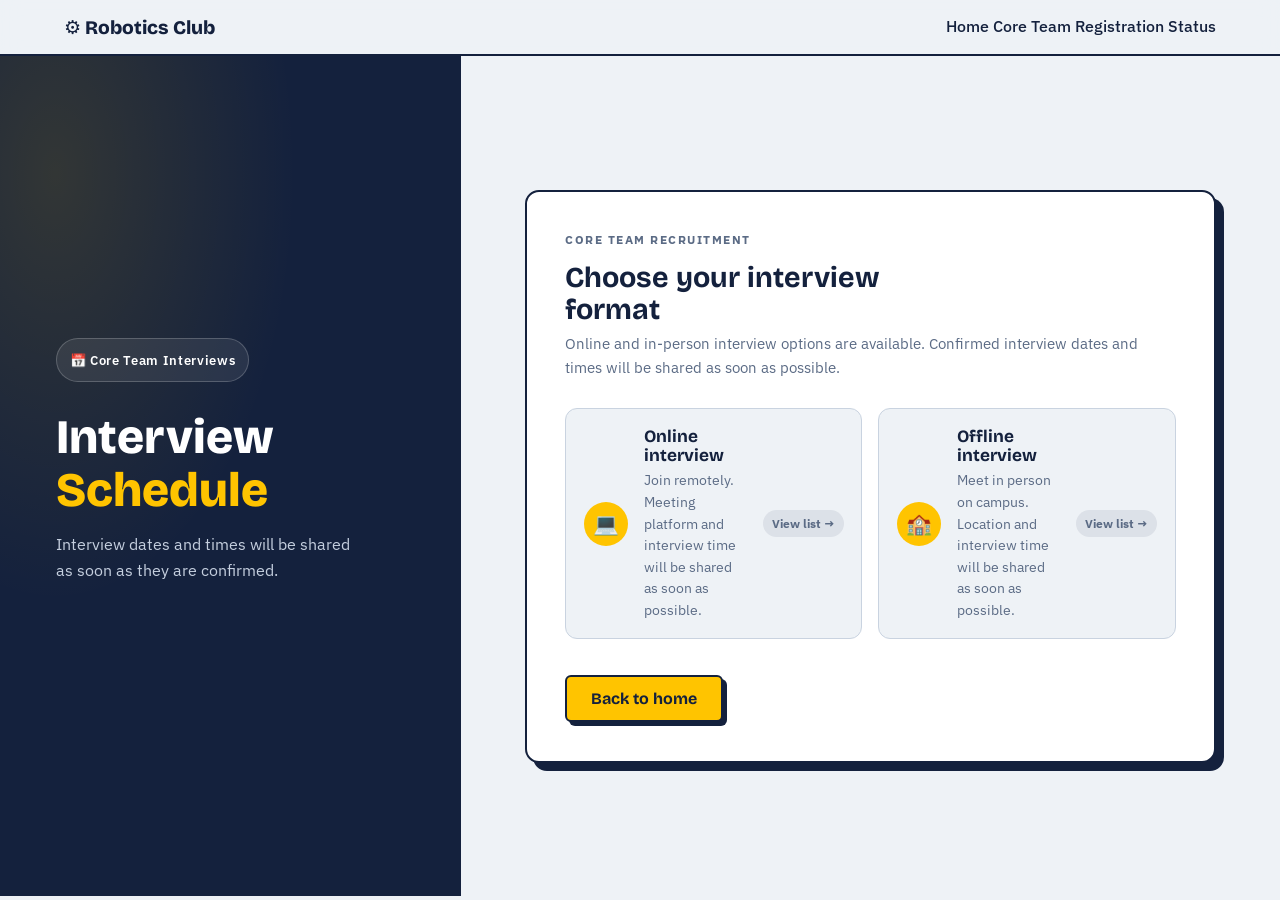
==== interview.html @ b3a21572 "Add core team interview schedules Co-authored-by: Copilot <223556219+Copilot@users.noreply.github.co" ====
<!DOCTYPE html>
<html lang="en">
<head>
<meta charset="UTF-8">
<meta name="viewport" content="width=device-width, initial-scale=1">
<title>Core Team Interview Slots — Robotics Club</title>
<link rel="preconnect" href="https://fonts.googleapis.com">
<link href="https://fonts.googleapis.com/css2?family=Bricolage+Grotesque:wght@500;700;800&family=IBM+Plex+Sans:wght@400;500&display=swap" rel="stylesheet">
<link rel="stylesheet" href="register.css">
<link rel="stylesheet" href="navigation.css">
<link rel="stylesheet" href="interview.css">
</head>
<body>

<header class="top">
  <a class="brand" href="index.html">⚙ Robotics Club</a>
  <button class="menu-toggle" type="button" aria-label="Open navigation menu" aria-expanded="false" aria-controls="site-nav">
    <span></span>
    <span></span>
  </button>
  <nav id="site-nav" aria-label="Main navigation">
    <a href="index.html">Home</a>
    <a href="index.html#team">Core Team</a>
    <a href="register.html">Registration Status</a>
  </nav>
</header>

<main class="page-wrap interview-page">
  <aside class="reg-aside">
    <div class="aside-inner">
      <span class="aside-badge">📅 Core Team Interviews</span>
      <h1>Interview<br><span class="yellow">Schedule</span></h1>
      <p>Interview dates and times will be shared as soon as they are confirmed.</p>
    </div>
  </aside>

  <section class="reg-form-wrap" aria-labelledby="schedule-title">
    <div class="form-card schedule-card">
      <p class="schedule-label">CORE TEAM RECRUITMENT</p>
      <h2 id="schedule-title">Choose your interview format</h2>
      <p class="form-sub">Online and in-person interview options are available. Confirmed interview dates and times will be shared as soon as possible.</p>

      <div class="interview-options">
        <a class="interview-option online-option" href="online-interviews.html" aria-label="View online interview candidate list">
          <span class="schedule-icon" aria-hidden="true">💻</span>
          <div>
            <h3>Online interview</h3>
            <p>Join remotely. Meeting platform and interview time will be shared as soon as possible.</p>
          </div>
          <span class="option-status">View list →</span>
        </a>
        <a class="interview-option online-option" href="offline-interviews.html" aria-label="View offline interview candidate list">
          <span class="schedule-icon" aria-hidden="true">🏫</span>
          <div>
            <h3>Offline interview</h3>
            <p>Meet in person on campus. Location and interview time will be shared as soon as possible.</p>
          </div>
          <span class="option-status">View list →</span>
        </a>
      </div>

      <a href="index.html" class="btn">Back to home</a>
    </div>
  </section>
</main>

<script src="navigation.js"></script>
</body>
</html>
---- register.css ----
/* ════════════════════════════════════════
   ROOT & RESET
════════════════════════════════════════ */
:root {
  --paper:  #eef2f6;
  --ink:    #14213d;
  --steel:  #5b6b85;
  --line:   #c9d3e0;
  --signal: #ffc400;
  --white:  #fff;
  --err:    #b3261e;
  --green:  #2ecc71;
}
*, *::before, *::after { box-sizing: border-box; margin: 0; }
html { scroll-behavior: smooth; }
body {
  font-family: "IBM Plex Sans", system-ui, sans-serif;
  background: var(--paper);
  color: var(--ink);
  line-height: 1.6;
  min-height: 100vh;
}
h1,h2,h3,h4,.brand {
  font-family: "Bricolage Grotesque", system-ui, sans-serif;
  line-height: 1.1;
}
a { color: inherit; text-decoration: none; }
:focus-visible { outline: 3px solid var(--ink); outline-offset: 3px; }

/* ════════════════════════════════════════
   BUTTONS
════════════════════════════════════════ */
.btn {
  display: inline-block;
  background: var(--signal);
  color: var(--ink);
  font: 700 1rem "Bricolage Grotesque", sans-serif;
  border: 2.5px solid var(--ink);
  padding: .75rem 1.5rem;
  border-radius: 6px;
  cursor: pointer;
  box-shadow: 4px 4px 0 var(--ink);
  transition: transform .12s, box-shadow .12s;
}
.btn:hover { transform: translate(2px,2px); box-shadow: 2px 2px 0 var(--ink); }

/* ════════════════════════════════════════
   NAV
════════════════════════════════════════ */
.top {
  position: sticky; top: 0;
  z-index: 50;
  display: flex;
  justify-content: space-between;
  align-items: center;
  padding: .9rem clamp(1rem,5vw,4rem);
  background: rgba(238,242,246,.95);
  backdrop-filter: blur(10px);
  border-bottom: 2px solid var(--ink);
}
.brand { font-weight: 800; font-size: 1.2rem; }
.top nav a { font-weight: 500; transition: opacity .15s; }
.top nav a:hover { opacity: .6; }

/* ════════════════════════════════════════
   LAYOUT — side-by-side
════════════════════════════════════════ */
.page-wrap {
  display: grid;
  grid-template-columns: minmax(280px,.75fr) minmax(0,1.25fr);
  min-height: calc(100vh - 60px);
  max-width: 1440px;
  margin: 0 auto;
}

/* ════════════════════════════════════════
   ASIDE (left panel)
════════════════════════════════════════ */
.reg-aside {
  background: var(--ink);
  color: var(--white);
  padding: clamp(2rem,5vw,3.5rem);
  position: sticky;
  top: 60px;
  height: calc(100vh - 60px);
  overflow-y: auto;
  display: flex;
  align-items: flex-start;
  min-width: 0;
}
.aside-inner { width: 100%; max-width: 360px; }

.aside-badge {
  display: inline-flex;
  align-items: center;
  min-height: 44px;
  align-items: center;
  gap: .5rem;
  background: rgba(255,255,255,.08);
  border: 1px solid rgba(255,255,255,.2);
  padding: .3rem .8rem;
  border-radius: 999px;
  font-size: .82rem;
  font-weight: 600;
  margin-bottom: 1.8rem;
  letter-spacing: .05em;
}

.pulse-dot {
  display: inline-block;
  width: 8px; height: 8px;
  background: var(--green);
  border-radius: 50%;
  flex-shrink: 0;
  animation: dotPulse 1.6s ease-in-out infinite;
}
@keyframes dotPulse {
  0%,100% { box-shadow: 0 0 0 0 rgba(46,204,113,.7); }
  50%      { box-shadow: 0 0 0 5px rgba(46,204,113,0); }
}

.reg-aside h1 {
  font-size: clamp(2.2rem,4vw,3rem);
  font-weight: 800;
  margin-bottom: 1rem;
}
.yellow { color: var(--signal); }
.reg-aside > .aside-inner > p {
  color: #c5cfdf;
  margin-bottom: 2rem;
  font-size: .98rem;
  max-width: 30ch;
}

.perk-list {
  list-style: none;
  display: flex;
  flex-direction: column;
  gap: .75rem;
  margin-bottom: 2.5rem;
}
.perk-list li {
  display: flex;
  align-items: center;
  gap: .7rem;
  font-size: .95rem;
  color: #dde3ed;
}
.perk-list li span { font-size: 1.25rem; flex-shrink: 0; }

.member-count-box {
  background: rgba(255,255,255,.07);
  border: 1px solid rgba(255,255,255,.15);
  border-radius: 10px;
  padding: 1rem 1.2rem;
  display: flex;
  flex-direction: column;
  gap: .2rem;
}
.member-count-box strong {
  font-family: "Bricolage Grotesque", sans-serif;
  font-size: 2rem;
  font-weight: 800;
  color: var(--signal);
}
.member-count-box span { font-size: .82rem; color: #c5cfdf; }

/* ════════════════════════════════════════
   FORM PANEL (right)
════════════════════════════════════════ */
.reg-form-wrap {
  padding: clamp(2rem,5vw,4rem);
  display: flex;
  flex-direction: column;
  justify-content: flex-start;
  align-items: center;
  min-width: 0;
}
.form-card {
  background: var(--white);
  border: 2px solid var(--ink);
  border-radius: 14px;
  box-shadow: 8px 8px 0 var(--ink);
  padding: clamp(1.5rem,4vw,2.5rem);
  max-width: 680px;
  width: 100%;
  animation: cardSlide .55s cubic-bezier(.34,1.56,.64,1) both .1s;
}
@keyframes cardSlide {
  from { opacity:0; transform: translateY(24px); }
  to   { opacity:1; transform: translateY(0); }
}
.form-card h2 { font-size: 1.8rem; margin-bottom: .3rem; }
.form-sub { color: var(--steel); margin-bottom: 1.8rem; font-size: .95rem; }

/* Fields */
.field { margin-bottom: 1.1rem; border: 0; padding: 0; min-width: 0; }
.row   { display: grid; grid-template-columns: 1fr 1fr; gap: 1rem; }

label, legend {
  display: block;
  font-weight: 500;
  margin-bottom: .35rem;
  font-size: .92rem;
}
.opt { color: var(--steel); font-weight: 400; }
.req { color: var(--err); font-weight: 700; margin-left: 1px; }

input[type=text],
input[type=email],
input[type=tel],
select,
textarea {
  width: 100%;
  font: inherit;
  padding: .65rem .8rem;
  border: 2px solid var(--ink);
  border-radius: 6px;
  background: var(--paper);
  transition: border-color .15s, box-shadow .15s;
  font-size: .95rem;
  min-height: 48px;
}
textarea { min-height: 104px; resize: vertical; }
input:focus, select:focus, textarea:focus {
  outline: none;
  border-color: var(--signal);
  box-shadow: 0 0 0 3px rgba(255,196,0,.3);
}
input.invalid, select.invalid { border-color: var(--err); }

.err {
  display: block;
  color: var(--err);
  min-height: 1.2em;
  font-size: .82rem;
  margin-top: .2rem;
}

/* Chips */
.chips { display: flex; flex-wrap: wrap; gap: .5rem; margin-top: .1rem; }
.chips label { margin: 0; cursor: pointer; }
.chips input { position: absolute; opacity: 0; }
.chips span {
  display: inline-block;
  padding: .38rem .9rem;
  border: 2px solid var(--ink);
  border-radius: 999px;
  background: var(--paper);
  transition: background .12s, transform .1s;
  font-size: .88rem;
}
.chips input:checked + span { background: var(--signal); font-weight: 600; }
.chips label:hover span { transform: translateY(-2px); }
.chips input:focus-visible + span { outline: 3px solid var(--ink); outline-offset: 2px; }

/* Submit button */
.submit-btn {
  width: 100%;
  padding: .9rem;
  font-size: 1.05rem;
  margin-top: .5rem;
  text-align: center;
}

/* ── Done banner (inline) ── */
.done {
  background: var(--paper);
  border: 2px solid var(--ink);
  border-radius: 10px;
  padding: 1.5rem;
  box-shadow: 6px 6px 0 var(--ink);
}
.done h3 { font-size: 1.6rem; margin-bottom: .5rem; }
.done p  { margin-bottom: 1rem; }

/* ════════════════════════════════════════
   SUCCESS POPUP
════════════════════════════════════════ */
.success-overlay {
  position: fixed; inset: 0; z-index: 100;
  display: flex; align-items: center; justify-content: center;
  background: rgba(20,33,61,.6);
  backdrop-filter: blur(5px);
  animation: fadeIn .3s ease both;
}
.success-overlay[hidden] { display: none; }
@keyframes fadeIn { from{opacity:0} to{opacity:1} }

.success-card {
  position: relative;
  background: var(--white);
  border: 3px solid var(--ink);
  border-radius: 18px;
  box-shadow: 12px 12px 0 var(--ink);
  padding: clamp(2rem,5vw,3rem) clamp(1.8rem,5vw,3.5rem);
  max-width: 460px; width: 92%;
  text-align: center;
  animation:
    cardPop   .45s cubic-bezier(.34,1.56,.64,1) both .1s,
    flashCard .5s  ease-out forwards 1.3s;
}
@keyframes cardPop {
  from { opacity:0; transform:scale(.7) translateY(30px); }
  to   { opacity:1; transform:scale(1)  translateY(0); }
}
@keyframes flashCard {
  0%   { background: var(--white); }
  50%  { background: #fff9d0; }
  100% { background: var(--white); }
}

/* SVG checkmark */
.success-icon { width:90px; height:90px; margin:0 auto 1.4rem; }
.success-icon svg { width:100%; height:100%; }

.circle-bg {
  stroke-dasharray: 188.5;
  stroke-dashoffset: 188.5;
  animation: drawCircle .65s ease-out forwards .3s;
}
@keyframes drawCircle { to { stroke-dashoffset:0 } }

.check-mark {
  stroke-dasharray: 45;
  stroke-dashoffset: 45;
  animation: drawCheck .4s ease-out forwards 1s;
}
@keyframes drawCheck { to { stroke-dashoffset:0 } }

/* Text stagger */
.success-title {
  font-family: "Bricolage Grotesque", sans-serif;
  font-size: clamp(1.6rem,4vw,2.1rem);
  font-weight: 800;
  margin-bottom: .5rem;
  animation: slideUp .4s ease both .6s;
}
.success-sub {
  color: var(--steel);
  font-size: .92rem;
  margin-bottom: .4rem;
  animation: slideUp .4s ease both .72s;
}
.success-msg {
  margin-bottom: 1.8rem;
  animation: slideUp .4s ease both .82s;
}
@keyframes slideUp {
  from { opacity:0; transform:translateY(14px); }
  to   { opacity:1; transform:translateY(0); }
}
.success-card .btn { animation: slideUp .4s ease both .92s; }

/* ── Confetti ── */
.confetti-wrap {
  position: fixed; inset: 0;
  pointer-events: none;
  overflow: hidden; z-index: 101;
}
.confetti-piece {
  position: absolute;
  top: -12px;
  width: 10px; height: 16px;
  border-radius: 3px;
  opacity: 0;
  animation: confettiFall var(--dur,1.4s) ease-in var(--delay,0s) forwards;
  transform-origin: center bottom;
}
@keyframes confettiFall {
  0%   { opacity:1; transform: translateY(0) rotate(0deg) scaleY(1); }
  65%  { opacity:1; }
  100% { opacity:0; transform: translateY(var(--dist,110vh)) rotate(var(--rot,540deg)) scaleY(.4); }
}

/* ── Interview Slot ── */
.interview-field { margin-top: .5rem; }
.required-star   { color: var(--err); font-weight: 700; }
.interview-hint  { color: var(--steel); font-size: .85rem; margin: .2rem 0 .9rem; }

.interview-options {
  display: grid;
  grid-template-columns: 1fr 1fr;
  gap: 1rem;
}
.interview-card { cursor: pointer; display: block; }
.interview-card input {
  position: absolute;
  opacity: 0;
  width: 0; height: 0;
}
.interview-card-inner {
  display: flex;
  flex-direction: column;
  align-items: center;
  gap: .4rem;
  padding: 1.2rem 1rem;
  min-height: 120px;
  border: 2.5px solid var(--ink);
  border-radius: 12px;
  background: var(--paper);
  text-align: center;
  transition: background .15s, transform .15s, box-shadow .15s;
  box-shadow: 4px 4px 0 var(--ink);
}
.interview-card:hover .interview-card-inner {
  transform: translate(-2px,-2px);
  box-shadow: 6px 6px 0 var(--ink);
}
.interview-card input:checked + .interview-card-inner {
  background: var(--signal);
  box-shadow: 4px 4px 0 var(--ink);
  transform: none;
}
.interview-card input:focus-visible + .interview-card-inner {
  outline: 3px solid var(--ink);
  outline-offset: 3px;
}
.interview-icon   { font-size: 2rem; line-height: 1; }
.interview-card strong { font-family: "Bricolage Grotesque", sans-serif; font-size: 1.05rem; }
.interview-desc   { font-size: .78rem; color: var(--steel); }
.interview-card input:checked + .interview-card-inner .interview-desc { color: var(--ink); }

/* ════════════════════════════════════════
   RESPONSIVE
════════════════════════════════════════ */
@media(max-width:820px) {
  .page-wrap { grid-template-columns: 1fr; }
  .reg-aside {
    position: static;
    height: auto;
    overflow: visible;
    padding: 1.75rem clamp(1rem,5vw,2rem);
  }
  .aside-inner { max-width: 680px; margin-inline: auto; }
  .reg-aside h1 { font-size: clamp(2rem,6vw,3rem); }
  .reg-aside > .aside-inner > p { margin-bottom: 1.25rem; }
  .perk-list { margin-bottom: 1.5rem; }
  .reg-form-wrap { padding: clamp(1rem,4vw,2.5rem); }
  .form-card { margin: 0 auto; }
}
@media(max-width:600px) {
  .reg-aside { padding-block: 1.4rem; }
  .aside-badge { margin-bottom: 1rem; }
  .perk-list { gap: .55rem; }
  .row { grid-template-columns: minmax(0,1fr); gap: 0; }
  .reg-form-wrap { padding: 1rem .8rem 2rem; }
  .form-card {
    padding: 1.15rem;
    border-radius: 12px;
    box-shadow: 5px 5px 0 var(--ink);
  }
  .form-card h2 { font-size: clamp(1.5rem,7vw,1.8rem); }
  .form-sub { margin-bottom: 1.25rem; }
  .field { margin-bottom: .85rem; }
  .chips { gap: .45rem; }
  .chips span { padding-inline: .75rem; }
  .interview-options { gap: .65rem; }
  .interview-card-inner { padding: .9rem .5rem; }
  .submit-btn { min-height: 50px; }
  .success-card {
    width: calc(100% - 2rem);
    padding: 1.5rem 1.1rem;
    box-shadow: 7px 7px 0 var(--ink);
  }
  .success-card .btn { max-width: 100%; }
}
@media(min-width:821px) and (max-width:1100px) {
  .page-wrap { grid-template-columns: minmax(280px,.8fr) minmax(0,1.2fr); }
  .reg-aside { padding: 2rem; }
  .reg-form-wrap { padding: 2rem; }
}
@media(prefers-reduced-motion:reduce) {
  *, *::before, *::after { animation: none !important; transition: none !important; }
}
---- navigation.css ----
.menu-toggle {
  display: none;
  width: 44px;
  height: 44px;
  padding: 0;
  border: 2px solid var(--ink);
  border-radius: 6px;
  background: var(--white);
  color: var(--ink);
  cursor: pointer;
}
.menu-toggle span {
  display: block;
  width: 20px;
  height: 2px;
  margin: 5px auto;
  background: currentColor;
  transition: transform .2s ease;
}
.menu-toggle:focus-visible {
  outline: 3px solid var(--ink);
  outline-offset: 3px;
}

@media(max-width:700px) {
  .top {
    padding: .6rem 1rem;
  }
  .brand {
    font-size: clamp(1.05rem,5vw,1.25rem);
  }
  .menu-toggle {
    display: block;
    flex: 0 0 44px;
  }
  .top nav {
    position: absolute;
    top: 100%;
    right: 0;
    left: 0;
    z-index: 1;
    display: flex;
    flex-direction: column;
    align-items: stretch;
    gap: 0;
    max-height: 0;
    overflow: hidden;
    padding: 0 1rem;
    background: rgba(238,242,246,.98);
    border-bottom: 2px solid var(--ink);
    opacity: 0;
    pointer-events: none;
    visibility: hidden;
    transition:
      max-height .25s ease,
      opacity .2s ease,
      padding .25s ease,
      visibility 0s linear .25s;
  }
  .top[data-menu-open="true"] nav {
    max-height: 18rem;
    padding: .4rem 1rem .8rem;
    opacity: 1;
    pointer-events: auto;
    visibility: visible;
    transition:
      max-height .25s ease,
      opacity .2s ease,
      padding .25s ease,
      visibility 0s;
  }
  .top nav a {
    display: flex;
    align-items: center;
    min-height: 48px;
    border-bottom: 1px solid rgba(20,33,61,.12);
  }
  .top nav a:last-child { border-bottom: 0; }
  .top nav .btn.small {
    justify-content: center;
    margin-top: .5rem;
  }
  .top[data-menu-open="true"] .menu-toggle span:first-child {
    transform: translateY(3.5px) rotate(45deg);
  }
  .top[data-menu-open="true"] .menu-toggle span:last-child {
    transform: translateY(-3.5px) rotate(-45deg);
  }
}

@media(prefers-reduced-motion:reduce) {
  .menu-toggle span,
  .top nav { transition: none; }
}
---- interview.css ----
.interview-page {
  min-height: calc(100vh - 60px);
  grid-template-columns: minmax(280px,.72fr) minmax(0,1.28fr);
}

.interview-page .reg-aside {
  align-items: center;
  background:
    radial-gradient(ellipse at 12% 14%, rgba(255,196,0,.13), transparent 42%),
    var(--ink);
}

.schedule-card {
  margin: auto 0;
  max-width: 760px;
}

.schedule-label {
  color: var(--steel);
  font-size: .78rem;
  font-weight: 700;
  letter-spacing: .12em;
  margin-bottom: .75rem;
}

.schedule-card h2 {
  max-width: 18ch;
}

.interview-options {
  display: grid;
  gap: 1rem;
  margin: 1.75rem 0 2.25rem;
}

.interview-option {
  display: flex;
  align-items: center;
  gap: 1rem;
  background: var(--paper);
  border: 1px solid var(--line);
  border-radius: 12px;
  padding: 1.1rem;
}

.online-option {
  color: inherit;
  text-decoration: none;
  transition: transform .15s, border-color .15s, box-shadow .15s;
}

.online-option:hover {
  transform: translateY(-2px);
  border-color: var(--ink);
  box-shadow: 3px 3px 0 var(--ink);
}

.online-option:focus-visible {
  outline: 3px solid var(--ink);
  outline-offset: 3px;
}

.schedule-icon {
  display: grid;
  place-items: center;
  width: 44px;
  height: 44px;
  flex: 0 0 44px;
  border-radius: 50%;
  background: var(--signal);
  font-size: 1.3rem;
}

.interview-option h3 {
  display: block;
  font-size: 1.08rem;
  margin-bottom: .3rem;
}

.interview-option p {
  color: var(--steel);
  font-size: .9rem;
  line-height: 1.5;
}

.option-status {
  flex: 0 0 auto;
  margin-left: auto;
  padding: .25rem .55rem;
  border-radius: 999px;
  background: rgba(20,33,61,.08);
  color: var(--steel);
  font-size: .75rem;
  font-weight: 700;
}

.online-candidate-list {
  list-style: none;
  padding: 0;
  margin: 1.5rem 0 2rem;
  display: grid;
  gap: .75rem;
}

.online-candidate-list li {
  display: grid;
  grid-template-columns: 44px minmax(0,1fr);
  align-items: center;
  gap: 1rem;
  padding: 1rem 1.1rem;
  background: linear-gradient(120deg, #f5f7fa, var(--paper));
  border: 1px solid var(--line);
  border-radius: 12px;
  min-width: 0;
  transition: border-color .15s, box-shadow .15s, transform .15s;
}

.online-candidate-list li:hover {
  border-color: rgba(20,33,61,.35);
  box-shadow: 0 4px 12px rgba(20,33,61,.08);
  transform: translateY(-1px);
}

.candidate-number {
  display: grid;
  place-items: center;
  width: 44px;
  height: 44px;
  flex: 0 0 44px;
  border-radius: 50%;
  background: var(--signal);
  font-weight: 800;
}

.candidate-info > strong,
.candidate-info > span {
  display: block;
}

.candidate-info {
  min-width: 0;
  overflow-wrap: anywhere;
}

.candidate-info > strong {
  font-size: 1rem;
  line-height: 1.35;
}

.candidate-info > span {
  color: var(--steel);
  font-size: .88rem;
  margin-top: .15rem;
}

.candidate-schedule {
  display: grid;
  grid-template-columns: repeat(2,minmax(0,1fr));
  gap: .5rem;
  margin-top: .75rem;
  color: var(--steel);
  font-size: .82rem;
}

.candidate-schedule > span {
  display: block;
  padding: .4rem .55rem;
  border-radius: 7px;
  background: rgba(20,33,61,.045);
  overflow-wrap: anywhere;
}

.candidate-schedule strong {
  color: var(--ink);
}

@media(min-width:1200px) {
  .schedule-card { padding: clamp(2rem,3vw,2.75rem); }
  .online-candidate-list { gap: .85rem; }
  .online-candidate-list li { padding: 1.1rem 1.25rem; }
}

@media(max-width:820px) {
  .interview-page { grid-template-columns: minmax(0,1fr); }
  .interview-page .reg-aside { align-items: flex-start; }
  .interview-page .reg-aside h1 { margin-bottom: .65rem; }
  .interview-page .reg-aside > .aside-inner > p { margin-bottom: 0; }
  .schedule-card { margin: 0 auto; }
}

@media(max-width:600px) {
  .schedule-card h2 { font-size: clamp(1.5rem,7vw,1.8rem); }
  .interview-page .reg-aside { padding-block: 1.25rem; }
  .interview-page .reg-aside h1 { font-size: clamp(1.8rem,8vw,2.4rem); }
  .interview-page .aside-badge { margin-bottom: .8rem; }
  .interview-page .reg-form-wrap { padding: 1rem .8rem 2rem; }
  .schedule-card { padding: 1.1rem; }
  .interview-options { gap: .7rem; margin: 1.25rem 0 1.75rem; }
  .interview-option { align-items: flex-start; gap: .75rem; padding: .85rem; }
  .schedule-icon { width: 40px; height: 40px; flex-basis: 40px; }
  .interview-option > div { flex: 1 1 calc(100% - 56px); min-width: 0; }
  .option-status { margin-left: 3.1rem; }
  .online-candidate-list { gap: .65rem; margin-block: 1.25rem 1.75rem; }
  .online-candidate-list li { grid-template-columns: 40px minmax(0,1fr); gap: .75rem; padding: .85rem; }
  .candidate-number { width: 40px; height: 40px; flex-basis: 40px; }
  .candidate-info > strong { font-size: .96rem; }
  .candidate-schedule { gap: .4rem; font-size: .78rem; }
  .candidate-schedule > span { padding: .4rem; }
}

@media(max-width:360px) {
  .candidate-schedule { grid-template-columns: minmax(0,1fr); }
}

@media(hover:none) {
  .online-candidate-list li:hover { transform: none; box-shadow: none; }
}
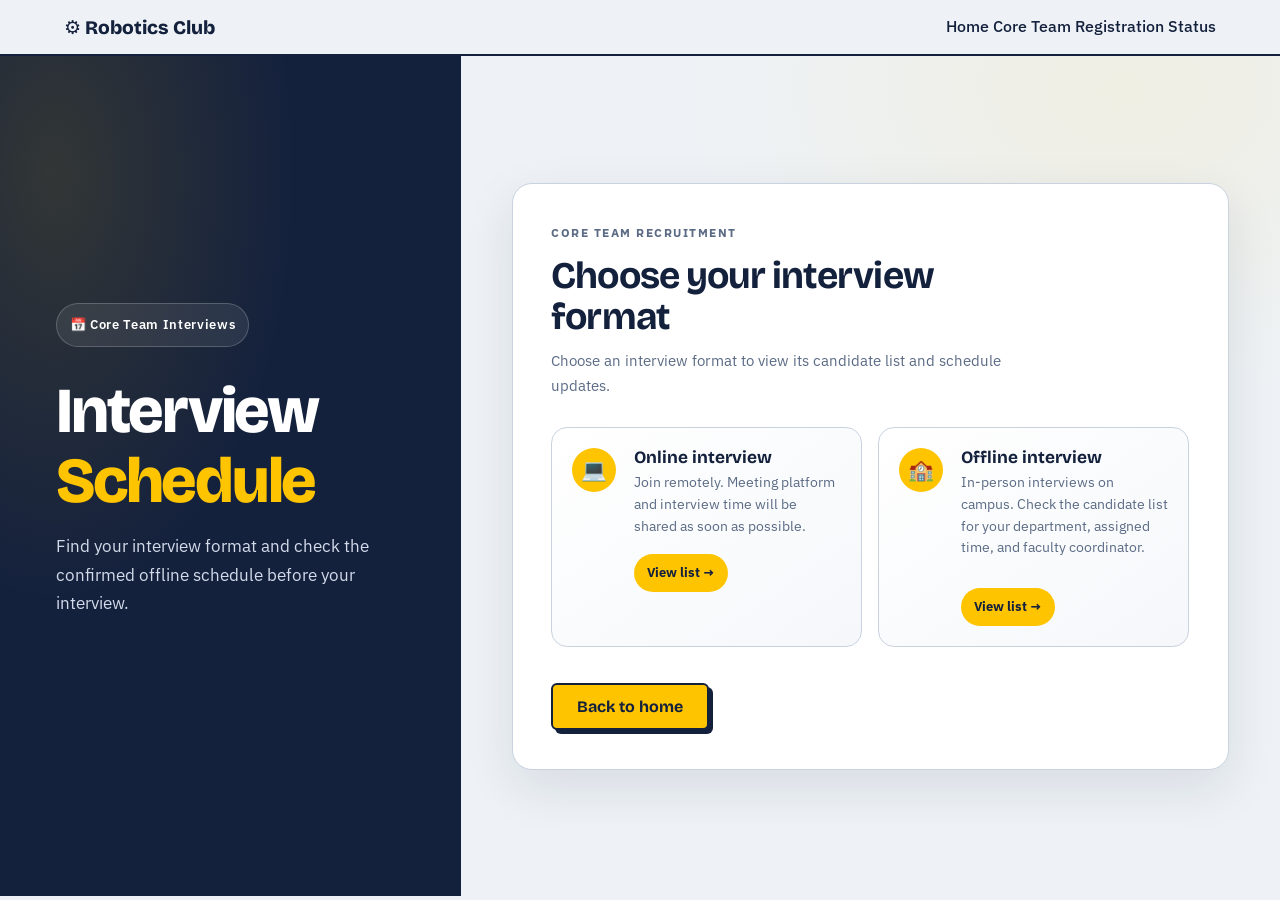
==== commit 4266602e: "Enhance interview schedule UI and details Co-authored-by: Copilot <223556219+Copilot@users.noreply.g" ====
--- a/interview.html
+++ b/interview.html
@@ -30,7 +30,7 @@
     <div class="aside-inner">
       <span class="aside-badge">📅 Core Team Interviews</span>
       <h1>Interview<br><span class="yellow">Schedule</span></h1>
-      <p>Interview dates and times will be shared as soon as they are confirmed.</p>
+      <p>Find your interview format and check the confirmed offline schedule before your interview.</p>
     </div>
   </aside>
 
@@ -38,7 +38,7 @@
     <div class="form-card schedule-card">
       <p class="schedule-label">CORE TEAM RECRUITMENT</p>
       <h2 id="schedule-title">Choose your interview format</h2>
-      <p class="form-sub">Online and in-person interview options are available. Confirmed interview dates and times will be shared as soon as possible.</p>
+      <p class="form-sub">Choose an interview format to view its candidate list and schedule updates.</p>
 
       <div class="interview-options">
         <a class="interview-option online-option" href="online-interviews.html" aria-label="View online interview candidate list">
@@ -53,7 +53,7 @@
           <span class="schedule-icon" aria-hidden="true">🏫</span>
           <div>
             <h3>Offline interview</h3>
-            <p>Meet in person on campus. Location and interview time will be shared as soon as possible.</p>
+            <p class="option-summary">In-person interviews on campus. Check the candidate list for your department, assigned time, and faculty coordinator.</p>
           </div>
           <span class="option-status">View list →</span>
         </a>
--- a/interview.css
+++ b/interview.css
@@ -1,6 +1,9 @@
 .interview-page {
   min-height: calc(100vh - 60px);
-  grid-template-columns: minmax(280px,.72fr) minmax(0,1.28fr);
+  grid-template-columns: minmax(300px,.72fr) minmax(0,1.28fr);
+  background:
+    radial-gradient(ellipse at 88% 4%, rgba(255,196,0,.08), transparent 28%),
+    var(--paper);
 }
 
 .interview-page .reg-aside {
@@ -10,9 +13,26 @@
     var(--ink);
 }
 
+.interview-page .aside-inner { max-width: 410px; }
+
+.interview-page .reg-aside h1 {
+  font-size: clamp(2.8rem,5vw,4.7rem);
+  letter-spacing: -.035em;
+}
+
+.interview-page .reg-aside > .aside-inner > p {
+  max-width: 34ch;
+  color: #d3dbea;
+  font-size: 1.05rem;
+  line-height: 1.7;
+}
+
 .schedule-card {
   margin: auto 0;
   max-width: 760px;
+  border: 1px solid var(--line);
+  border-radius: 20px;
+  box-shadow: 0 18px 50px rgba(20,33,61,.1);
 }
 
 .schedule-label {
@@ -25,10 +45,63 @@
 
 .schedule-card h2 {
   max-width: 18ch;
+  font-size: clamp(1.8rem,3vw,2.35rem);
+  letter-spacing: -.025em;
+  margin-bottom: .65rem;
+}
+
+.schedule-card > .form-sub {
+  max-width: 56ch;
+  line-height: 1.65;
+}
+
+.coordinator-summary {
+  margin: 1.25rem 0;
+  padding-left: .9rem;
+  border-left: 4px solid var(--signal);
+}
+
+.coordinator-summary h3 {
+  font-size: 1rem;
+  margin-bottom: .65rem;
+}
+
+.coordinator-list {
+  display: grid;
+  grid-template-columns: repeat(3,minmax(0,1fr));
+  gap: .55rem;
+}
+
+.coordinator-list > div {
+  min-width: 0;
+  padding: .65rem .75rem;
+  border: 1px solid var(--line);
+  border-radius: 8px;
+  background: rgba(20,33,61,.035);
+  overflow-wrap: anywhere;
+}
+
+.coordinator-list dt {
+  color: var(--steel);
+  font-size: .75rem;
+  font-weight: 700;
+}
+
+.coordinator-list dd {
+  margin: .15rem 0 0;
+  font-size: .85rem;
+  font-weight: 600;
+  line-height: 1.4;
+}
+
+.coordinator-note {
+  margin: .65rem 0 0;
+  font-size: .85rem;
 }
 
 .interview-options {
   display: grid;
+  grid-template-columns: minmax(0,1fr);
   gap: 1rem;
   margin: 1.75rem 0 2.25rem;
 }
@@ -36,28 +109,47 @@
 .interview-option {
   display: flex;
   align-items: center;
-  gap: 1rem;
-  background: var(--paper);
+  gap: 1.1rem;
+  background: linear-gradient(145deg, #fff, #f5f7fa);
   border: 1px solid var(--line);
-  border-radius: 12px;
-  padding: 1.1rem;
+  border-radius: 16px;
+  padding: 1.25rem;
 }
 
 .online-option {
   color: inherit;
   text-decoration: none;
-  transition: transform .15s, border-color .15s, box-shadow .15s;
+  transition: transform .2s cubic-bezier(.2,.8,.2,1), border-color .15s, box-shadow .15s;
 }
 
 .online-option:hover {
-  transform: translateY(-2px);
+  transform: translateY(-3px) scale(1.01);
   border-color: var(--ink);
   box-shadow: 3px 3px 0 var(--ink);
 }
+
+.online-option:active { transform: scale(.985); }
 
 .online-option:focus-visible {
   outline: 3px solid var(--ink);
   outline-offset: 3px;
+}
+
+.option-status {
+  flex: 0 0 auto;
+  margin-left: auto;
+  padding: .55rem .8rem;
+  border-radius: 999px;
+  background: var(--signal);
+  color: var(--ink);
+  font-size: .8rem;
+  font-weight: 700;
+  transition: transform .2s ease, background-color .2s ease;
+}
+
+.online-option:hover .option-status {
+  transform: translateX(3px);
+  background: #ffd633;
 }
 
 .schedule-icon {
@@ -83,15 +175,52 @@
   line-height: 1.5;
 }
 
-.option-status {
-  flex: 0 0 auto;
-  margin-left: auto;
-  padding: .25rem .55rem;
-  border-radius: 999px;
-  background: rgba(20,33,61,.08);
-  color: var(--steel);
-  font-size: .75rem;
-  font-weight: 700;
+.option-summary { margin-bottom: .8rem; }
+
+.option-details {
+  display: flex;
+  flex-wrap: wrap;
+  gap: .45rem;
+}
+
+.option-details > div {
+  min-width: 0;
+  padding: .45rem .6rem;
+  border-radius: 8px;
+  background: rgba(20,33,61,.055);
+}
+
+.option-details dt {
+  color: var(--steel);
+  font-size: .7rem;
+  font-weight: 700;
+  line-height: 1.35;
+}
+
+.option-details dd {
+  margin: .1rem 0 0;
+  font-size: .8rem;
+  font-weight: 700;
+  line-height: 1.4;
+}
+
+.option-details .option-date {
+  background: rgba(255,196,0,.2);
+}
+
+@media(min-width:1100px) {
+  .interview-page .reg-form-wrap { padding-inline: clamp(2rem,4vw,4rem); }
+  .interview-page .schedule-card { max-width: 900px; }
+  .interview-options { grid-template-columns: repeat(2,minmax(0,1fr)); }
+  .interview-option {
+    display: grid;
+    grid-template-columns: 44px minmax(0,1fr);
+    align-content: start;
+    align-items: start;
+    min-height: 100%;
+  }
+  .interview-option > div { grid-column: 2; }
+  .option-status { grid-column: 2; justify-self: start; margin-left: 0; }
 }
 
 .online-candidate-list {
@@ -113,6 +242,22 @@
   border-radius: 12px;
   min-width: 0;
   transition: border-color .15s, box-shadow .15s, transform .15s;
+  animation: candidatePop .42s cubic-bezier(.2,.8,.2,1) backwards;
+}
+
+.online-candidate-list li:nth-child(1) { animation-delay: .03s; }
+.online-candidate-list li:nth-child(2) { animation-delay: .06s; }
+.online-candidate-list li:nth-child(3) { animation-delay: .09s; }
+.online-candidate-list li:nth-child(4) { animation-delay: .12s; }
+.online-candidate-list li:nth-child(5) { animation-delay: .15s; }
+.online-candidate-list li:nth-child(6) { animation-delay: .18s; }
+.online-candidate-list li:nth-child(7) { animation-delay: .21s; }
+.online-candidate-list li:nth-child(8) { animation-delay: .24s; }
+.online-candidate-list li:nth-child(n+9) { animation-delay: .27s; }
+
+@keyframes candidatePop {
+  from { opacity: 0; transform: translateY(10px) scale(.98); }
+  to { opacity: 1; transform: translateY(0) scale(1); }
 }
 
 .online-candidate-list li:hover {
@@ -183,23 +328,37 @@
 @media(max-width:820px) {
   .interview-page { grid-template-columns: minmax(0,1fr); }
   .interview-page .reg-aside { align-items: flex-start; }
+  .interview-page .aside-inner { max-width: 680px; }
   .interview-page .reg-aside h1 { margin-bottom: .65rem; }
   .interview-page .reg-aside > .aside-inner > p { margin-bottom: 0; }
   .schedule-card { margin: 0 auto; }
 }
 
 @media(max-width:600px) {
-  .schedule-card h2 { font-size: clamp(1.5rem,7vw,1.8rem); }
+  .schedule-card h2 { font-size: clamp(1.6rem,7vw,2rem); }
   .interview-page .reg-aside { padding-block: 1.25rem; }
-  .interview-page .reg-aside h1 { font-size: clamp(1.8rem,8vw,2.4rem); }
+  .interview-page .reg-aside h1 { font-size: clamp(2.2rem,10vw,3rem); }
+  .interview-page .reg-aside > .aside-inner > p { font-size: .95rem; line-height: 1.55; }
   .interview-page .aside-badge { margin-bottom: .8rem; }
   .interview-page .reg-form-wrap { padding: 1rem .8rem 2rem; }
-  .schedule-card { padding: 1.1rem; }
-  .interview-options { gap: .7rem; margin: 1.25rem 0 1.75rem; }
-  .interview-option { align-items: flex-start; gap: .75rem; padding: .85rem; }
+  .schedule-card { padding: 1.25rem; border-radius: 16px; box-shadow: 0 10px 30px rgba(20,33,61,.09); }
+  .coordinator-summary { padding-left: .7rem; }
+  .coordinator-list { grid-template-columns: minmax(0,1fr); }
+  .coordinator-list > div { padding: .55rem .65rem; }
+  .interview-options { gap: .8rem; margin: 1.25rem 0 1.75rem; }
+  .interview-option {
+    display: grid;
+    grid-template-columns: 40px minmax(0,1fr);
+    align-items: start;
+    gap: .65rem .75rem;
+    padding: 1rem;
+    border-radius: 13px;
+  }
   .schedule-icon { width: 40px; height: 40px; flex-basis: 40px; }
-  .interview-option > div { flex: 1 1 calc(100% - 56px); min-width: 0; }
-  .option-status { margin-left: 3.1rem; }
+  .interview-option > div { grid-column: 2; grid-row: 1; min-width: 0; }
+  .option-status { grid-column: 2; grid-row: 2; justify-self: start; margin-left: 0; padding: .45rem .7rem; }
+  .option-summary { margin-bottom: .65rem; }
+  .option-details > div { flex: 1 1 100%; }
   .online-candidate-list { gap: .65rem; margin-block: 1.25rem 1.75rem; }
   .online-candidate-list li { grid-template-columns: 40px minmax(0,1fr); gap: .75rem; padding: .85rem; }
   .candidate-number { width: 40px; height: 40px; flex-basis: 40px; }
@@ -214,4 +373,16 @@
 
 @media(hover:none) {
   .online-candidate-list li:hover { transform: none; box-shadow: none; }
-}
+  .online-option:hover { transform: none; }
+}
+
+@media(prefers-reduced-motion:reduce) {
+  .online-candidate-list li {
+    animation: none;
+  }
+
+  .online-option,
+  .option-status {
+    transition: none;
+  }
+}
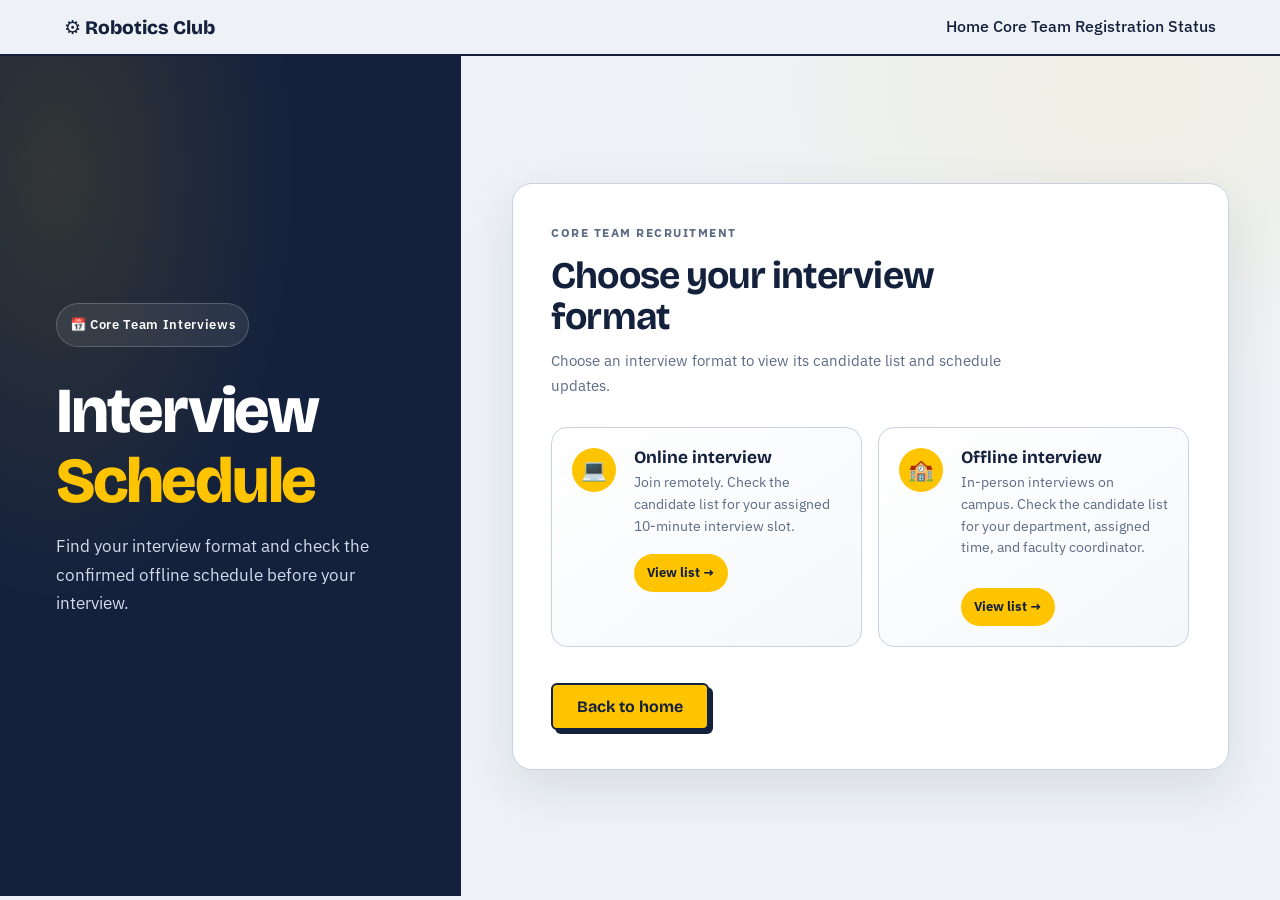
==== commit e63c3bf9: "Add interview schedule announcement banner Co-authored-by: Copilot <223556219+Copilot@users.noreply." ====
--- a/interview.html
+++ b/interview.html
@@ -45,7 +45,7 @@
           <span class="schedule-icon" aria-hidden="true">💻</span>
           <div>
             <h3>Online interview</h3>
-            <p>Join remotely. Meeting platform and interview time will be shared as soon as possible.</p>
+            <p>Join remotely. Check the candidate list for your assigned 10-minute interview slot.</p>
           </div>
           <span class="option-status">View list →</span>
         </a>
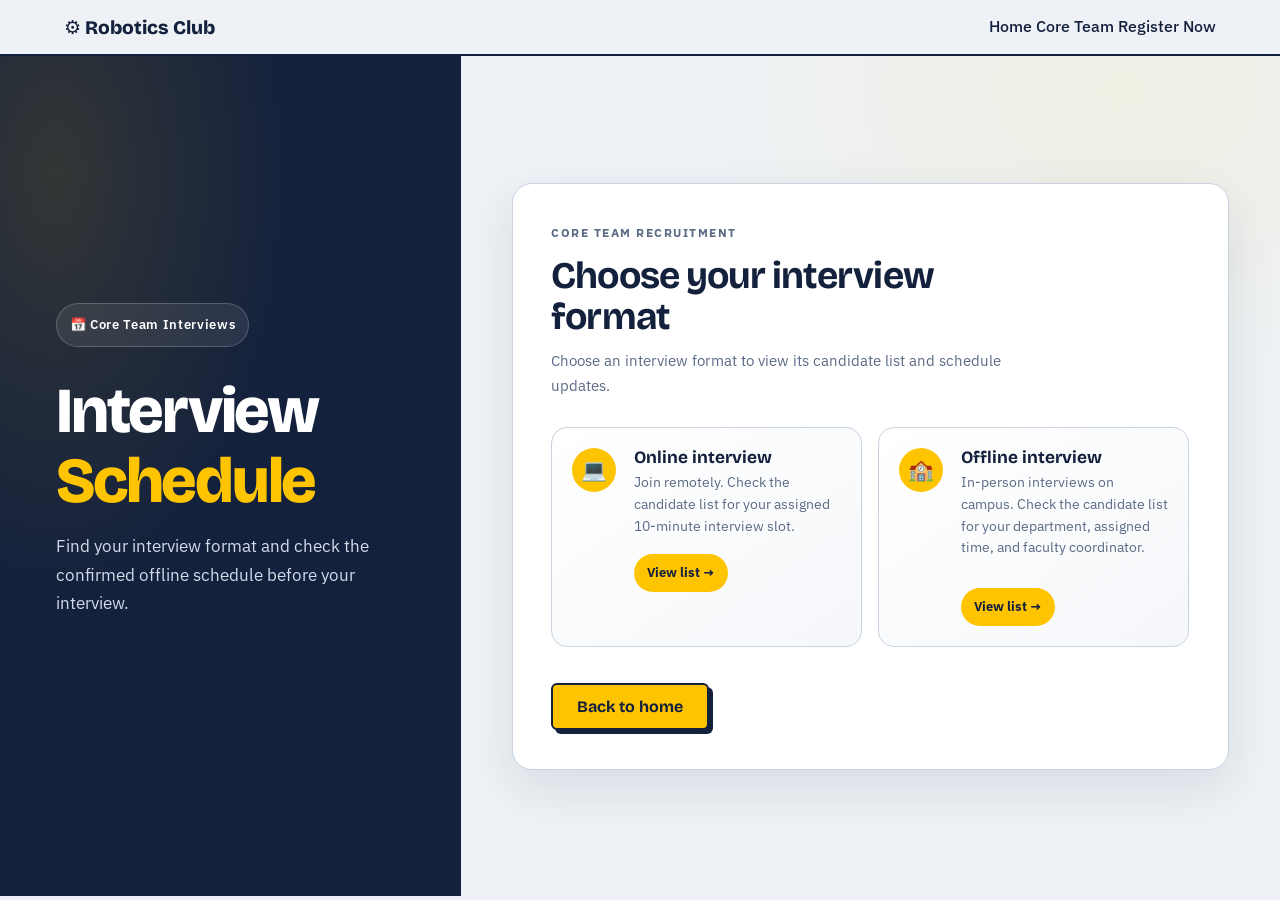
==== commit 97604326: "Reopen core team registrations and restore registration form" ====
--- a/interview.html
+++ b/interview.html
@@ -21,7 +21,7 @@
   <nav id="site-nav" aria-label="Main navigation">
     <a href="index.html">Home</a>
     <a href="index.html#team">Core Team</a>
-    <a href="register.html">Registration Status</a>
+    <a href="register.html">Register Now</a>
   </nav>
 </header>
 
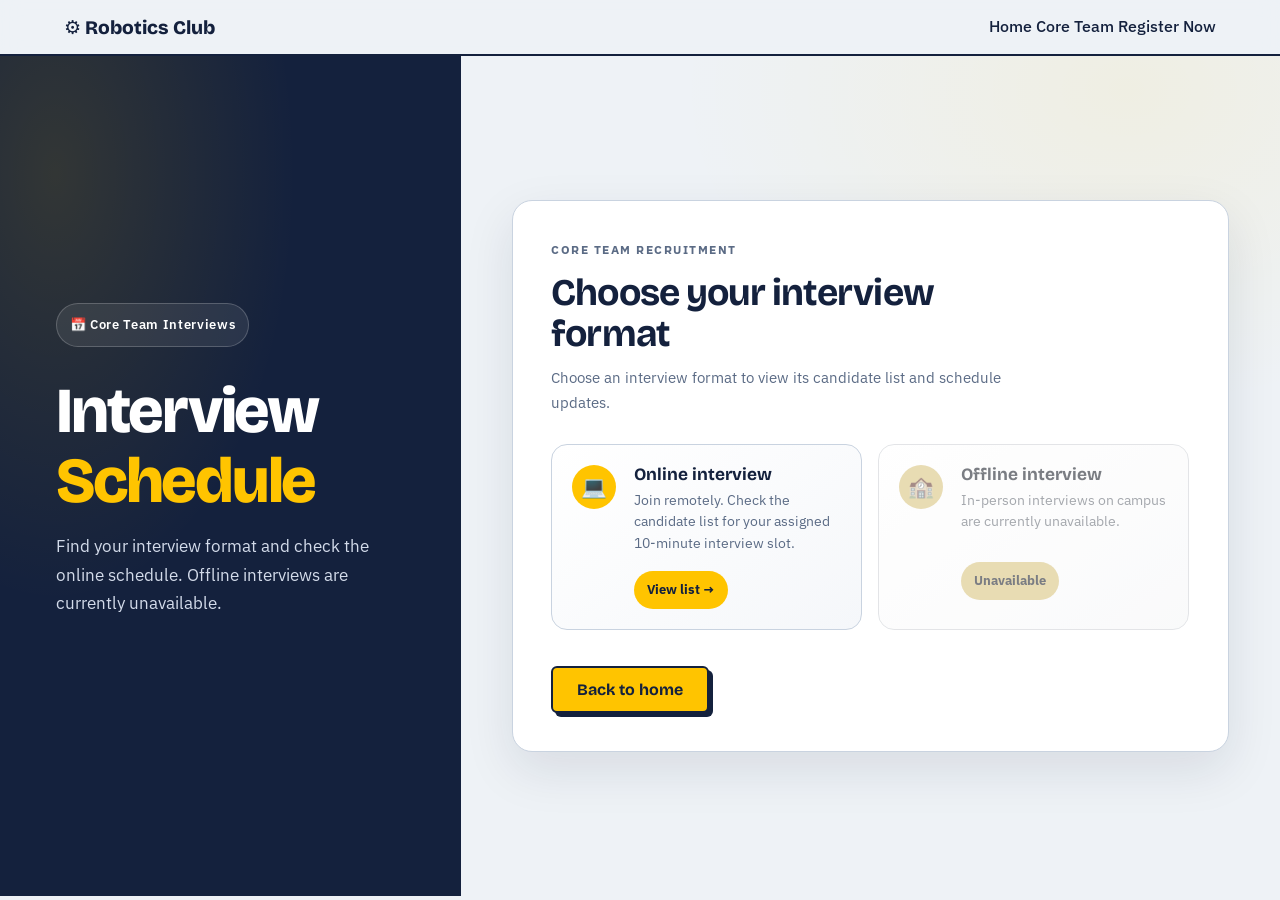
==== commit 4fb10a9c: "Update registration and interview UI Co-authored-by: Copilot <223556219+Copilot@users.noreply.github" ====
--- a/interview.html
+++ b/interview.html
@@ -30,7 +30,7 @@
     <div class="aside-inner">
       <span class="aside-badge">📅 Core Team Interviews</span>
       <h1>Interview<br><span class="yellow">Schedule</span></h1>
-      <p>Find your interview format and check the confirmed offline schedule before your interview.</p>
+      <p>Find your interview format and check the online schedule. Offline interviews are currently unavailable.</p>
     </div>
   </aside>
 
@@ -49,14 +49,14 @@
           </div>
           <span class="option-status">View list →</span>
         </a>
-        <a class="interview-option online-option" href="offline-interviews.html" aria-label="View offline interview candidate list">
+        <div class="interview-option offline-option" aria-disabled="true" aria-label="Offline interviews are unavailable">
           <span class="schedule-icon" aria-hidden="true">🏫</span>
           <div>
             <h3>Offline interview</h3>
-            <p class="option-summary">In-person interviews on campus. Check the candidate list for your department, assigned time, and faculty coordinator.</p>
+            <p class="option-summary">In-person interviews on campus are currently unavailable.</p>
           </div>
-          <span class="option-status">View list →</span>
-        </a>
+          <span class="option-status">Unavailable</span>
+        </div>
       </div>
 
       <a href="index.html" class="btn">Back to home</a>
--- a/register.css
+++ b/register.css
@@ -192,6 +192,14 @@
 }
 .form-card h2 { font-size: 1.8rem; margin-bottom: .3rem; }
 .form-sub { color: var(--steel); margin-bottom: 1.8rem; font-size: .95rem; }
+.registration-status {
+  margin: 0 0 1.25rem;
+  padding: .75rem 1rem;
+  border: 2px solid var(--err);
+  border-radius: 6px;
+  color: var(--err);
+  font-weight: 700;
+}
 
 /* Fields */
 .field { margin-bottom: 1.1rem; border: 0; padding: 0; min-width: 0; }
@@ -380,10 +388,10 @@
 
 .interview-options {
   display: grid;
-  grid-template-columns: 1fr 1fr;
+  grid-template-columns: 1fr;
   gap: 1rem;
 }
-.interview-card { cursor: pointer; display: block; }
+.interview-card { cursor: pointer; display: block; max-width: 320px; }
 .interview-card input {
   position: absolute;
   opacity: 0;
--- a/interview.css
+++ b/interview.css
@@ -133,6 +133,12 @@
 .online-option:focus-visible {
   outline: 3px solid var(--ink);
   outline-offset: 3px;
+}
+
+.offline-option {
+  opacity: .58;
+  cursor: not-allowed;
+  filter: grayscale(.65);
 }
 
 .option-status {
